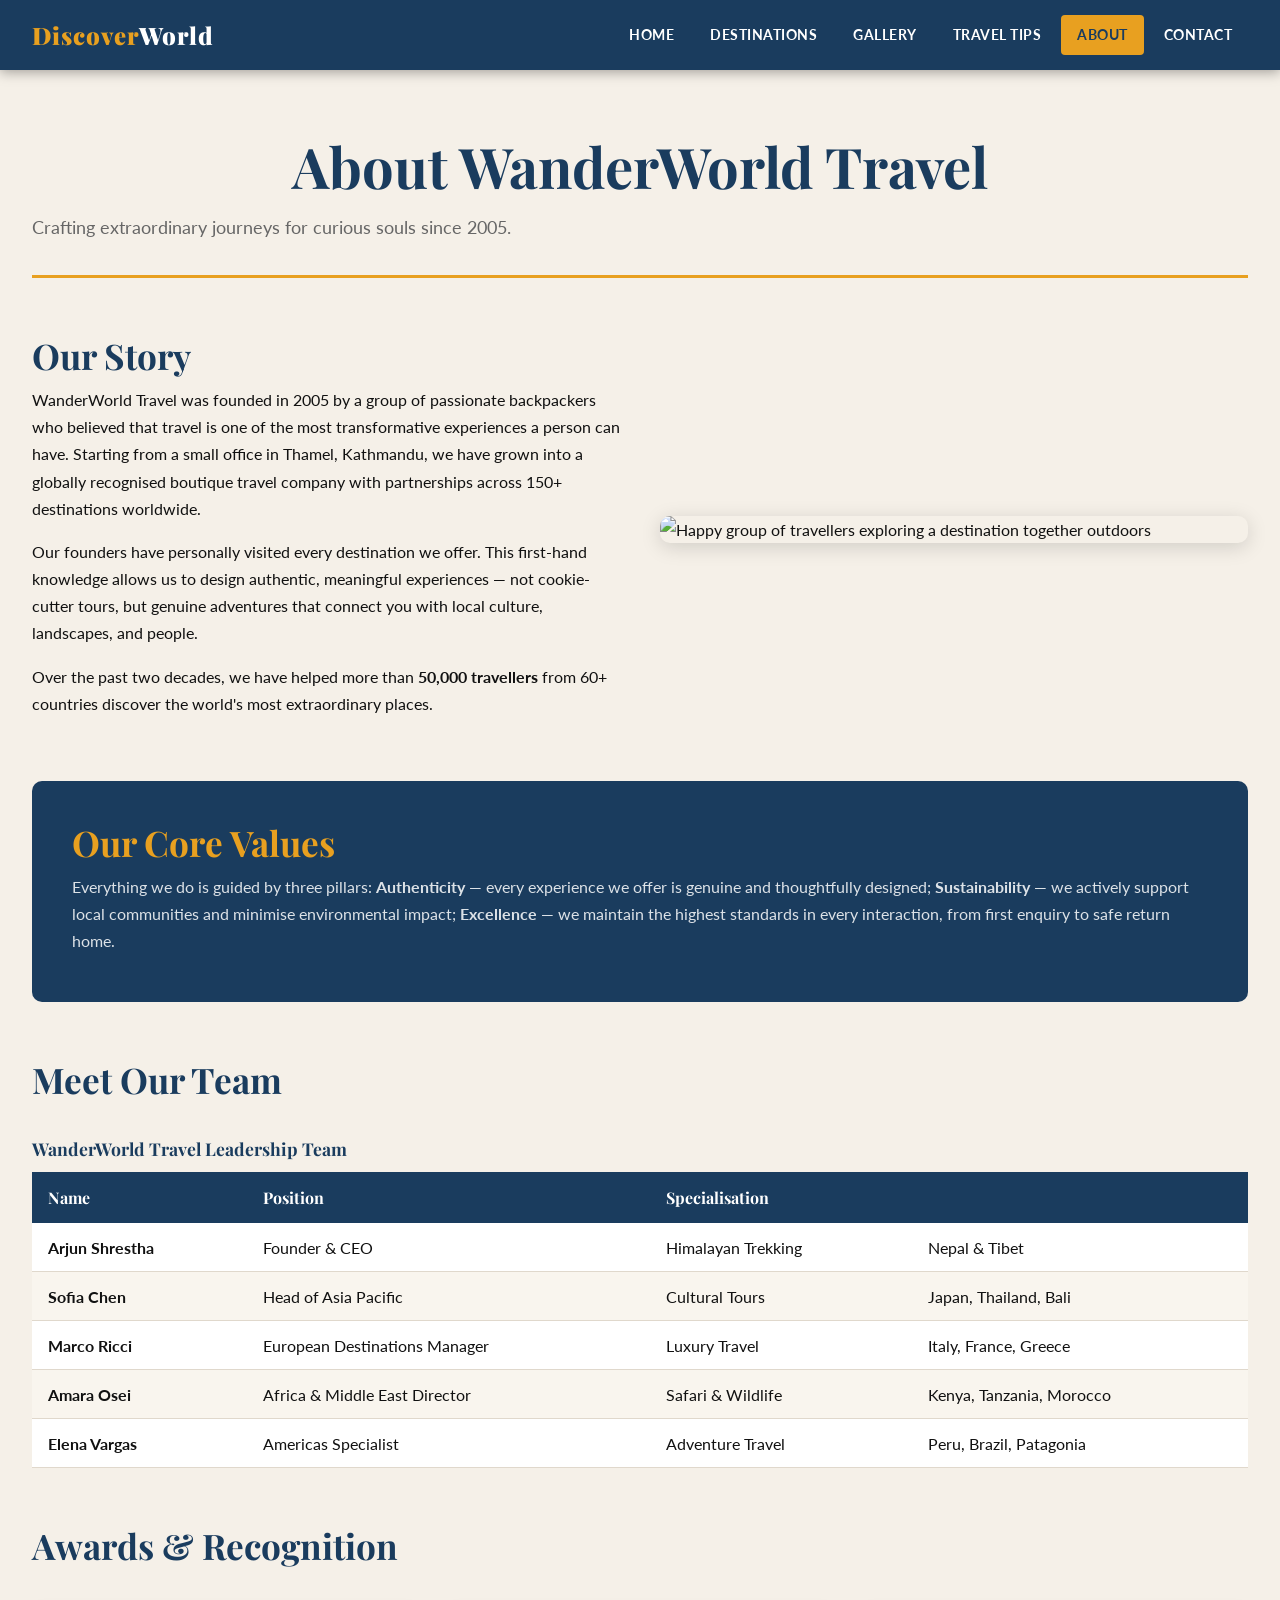
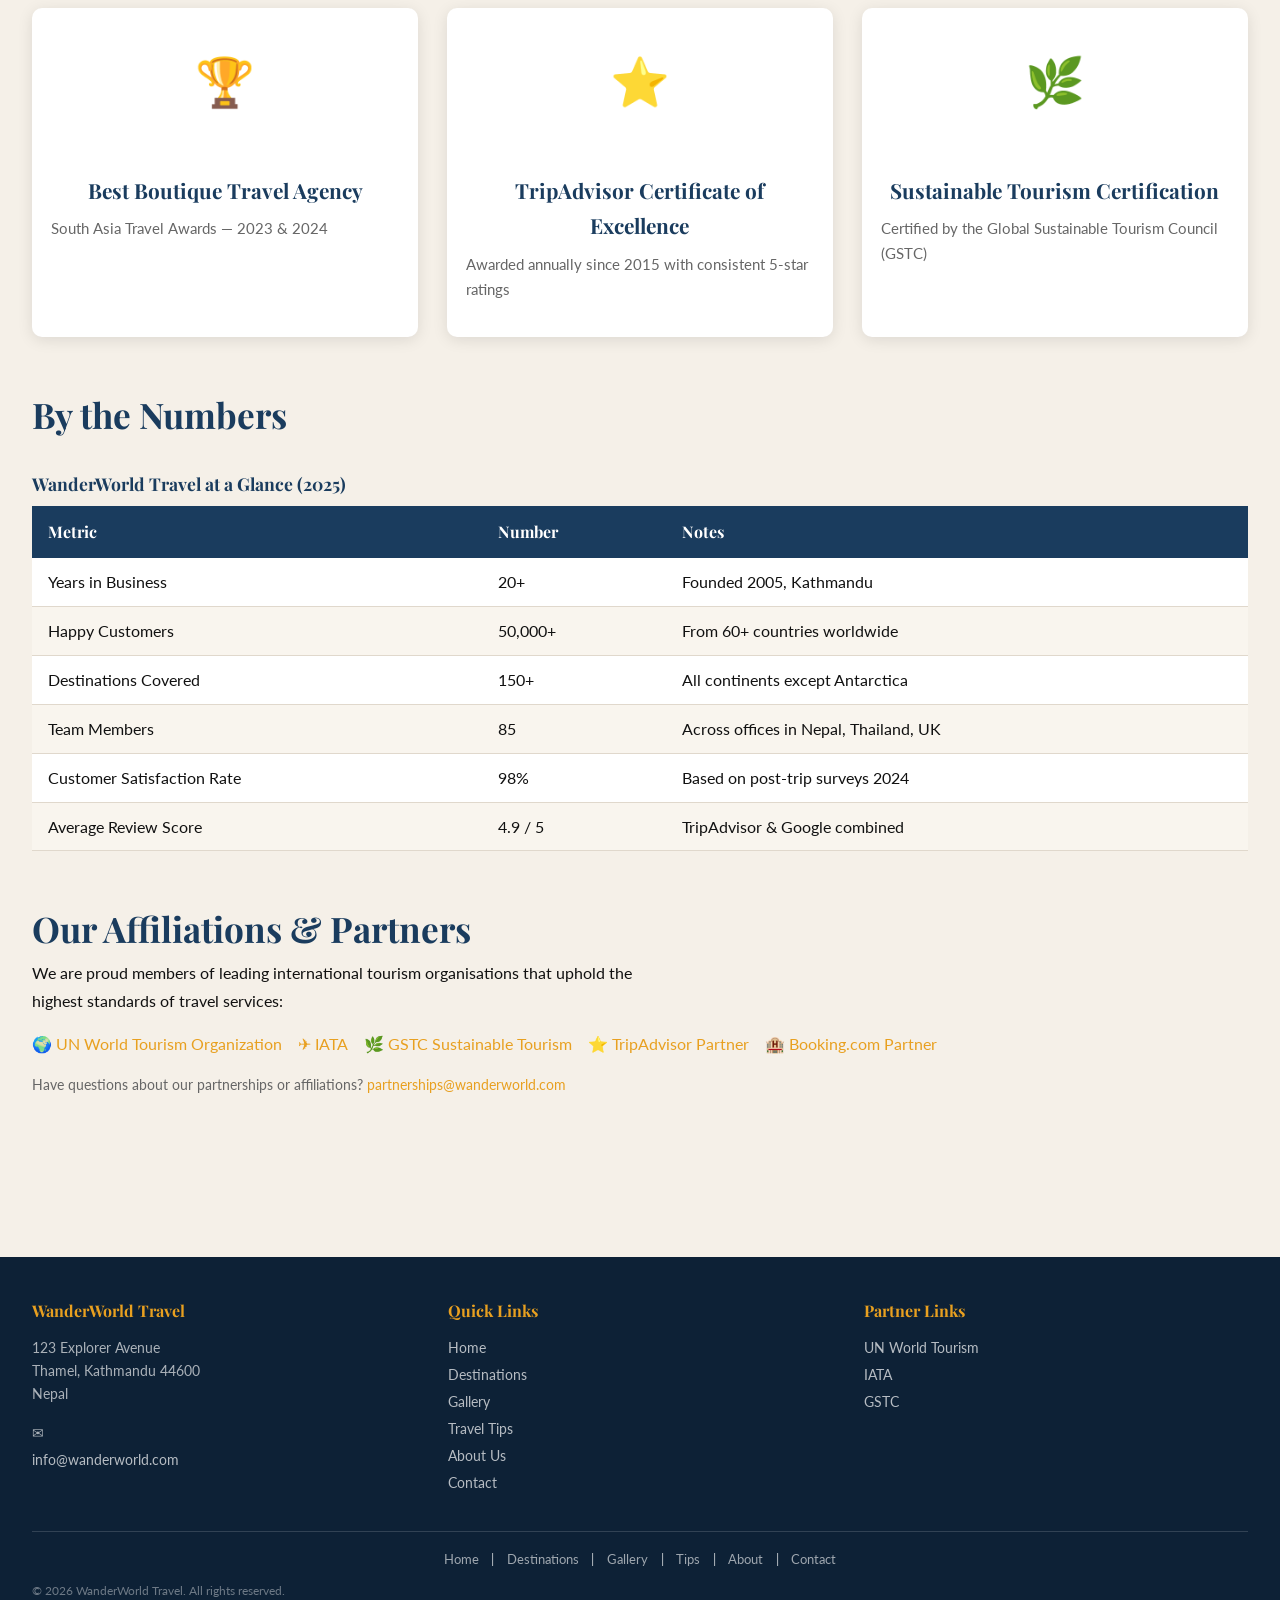
==== about.html @ da897b1d "about.html added" ====
<!DOCTYPE html>
<html lang="en">
<head>
  <meta charset="UTF-8" />
  <meta name="viewport" content="width=device-width, initial-scale=1.0" />
  <title>About Us | WanderWorld Travel</title>
  <link rel="stylesheet" href="style.css" />
</head>
<body>

  <nav class="main-nav" aria-label="Main Navigation">
    <div class="nav-inner">
      <a href="index.html" class="logo">Discover<span>World</span></a>
      <ul>
        <li><a href="index.html">Home</a></li>
        <li><a href="destinations.html">Destinations</a></li>
        <li><a href="gallery.html">Gallery</a></li>
        <li><a href="tips.html">Travel Tips</a></li>
        <li><a href="about.html" class="active">About</a></li>
        <li><a href="contact.html">Contact</a></li>
      </ul>
    </div>
  </nav>

  <main class="page-wrapper">

    <div class="page-title">
      <h1>About WanderWorld Travel</h1>
      <p class="subtitle">Crafting extraordinary journeys for curious souls since 2005.</p>
    </div>

    <!-- Mission -->
    <section class="section">
      <div class="two-col">
        <div>
          <h2>Our Story</h2>
          <p>WanderWorld Travel was founded in 2005 by a group of passionate backpackers who believed that travel is one of the most transformative experiences a person can have. Starting from a small office in Thamel, Kathmandu, we have grown into a globally recognised boutique travel company with partnerships across 150+ destinations worldwide.</p>
          <p>Our founders have personally visited every destination we offer. This first-hand knowledge allows us to design authentic, meaningful experiences — not cookie-cutter tours, but genuine adventures that connect you with local culture, landscapes, and people.</p>
          <p>Over the past two decades, we have helped more than <strong>50,000 travellers</strong> from 60+ countries discover the world's most extraordinary places.</p>
        </div>
        <img src="https://images.unsplash.com/photo-1503220317375-aaad61436b1b?w=600&q=75" alt="Happy group of travellers exploring a destination together outdoors" />
      </div>
    </section>

    <!-- Values -->
    <div class="highlight-box">
      <h2>Our Core Values</h2>
      <p>Everything we do is guided by three pillars: <strong>Authenticity</strong> — every experience we offer is genuine and thoughtfully designed; <strong>Sustainability</strong> — we actively support local communities and minimise environmental impact; <strong>Excellence</strong> — we maintain the highest standards in every interaction, from first enquiry to safe return home.</p>
    </div>

    <!-- Team Table -->
    <section class="section">
      <h2>Meet Our Team</h2>
      <table>
        <caption>WanderWorld Travel Leadership Team</caption>
        <thead>
          <tr>
            <th>Name</th>
            <th>Position</th>
            <th colspan="2">Specialisation</th>
          </tr>
        </thead>
        <tbody>
          <tr>
            <td><strong>Arjun Shrestha</strong></td>
            <td>Founder &amp; CEO</td>
            <td>Himalayan Trekking</td>
            <td>Nepal &amp; Tibet</td>
          </tr>
          <tr>
            <td><strong>Sofia Chen</strong></td>
            <td>Head of Asia Pacific</td>
            <td>Cultural Tours</td>
            <td>Japan, Thailand, Bali</td>
          </tr>
          <tr>
            <td><strong>Marco Ricci</strong></td>
            <td>European Destinations Manager</td>
            <td>Luxury Travel</td>
            <td>Italy, France, Greece</td>
          </tr>
          <tr>
            <td><strong>Amara Osei</strong></td>
            <td>Africa &amp; Middle East Director</td>
            <td>Safari &amp; Wildlife</td>
            <td>Kenya, Tanzania, Morocco</td>
          </tr>
          <tr>
            <td><strong>Elena Vargas</strong></td>
            <td>Americas Specialist</td>
            <td>Adventure Travel</td>
            <td>Peru, Brazil, Patagonia</td>
          </tr>
        </tbody>
      </table>
    </section>

    <!-- Achievements -->
    <section class="section">
      <h2>Awards &amp; Recognition</h2>
      <div class="cards-grid">
        <div class="card" style="text-align:center;">
          <div style="padding:2rem; font-size:3rem;">🏆</div>
          <div class="card-body">
            <h3>Best Boutique Travel Agency</h3>
            <p>South Asia Travel Awards — 2023 &amp; 2024</p>
          </div>
        </div>
        <div class="card" style="text-align:center;">
          <div style="padding:2rem; font-size:3rem;">⭐</div>
          <div class="card-body">
            <h3>TripAdvisor Certificate of Excellence</h3>
            <p>Awarded annually since 2015 with consistent 5-star ratings</p>
          </div>
        </div>
        <div class="card" style="text-align:center;">
          <div style="padding:2rem; font-size:3rem;">🌿</div>
          <div class="card-body">
            <h3>Sustainable Tourism Certification</h3>
            <p>Certified by the Global Sustainable Tourism Council (GSTC)</p>
          </div>
        </div>
      </div>
    </section>

    <!-- Stats -->
    <section class="section">
      <h2>By the Numbers</h2>
      <table>
        <caption>WanderWorld Travel at a Glance (2025)</caption>
        <thead>
          <tr>
            <th>Metric</th>
            <th>Number</th>
            <th>Notes</th>
          </tr>
        </thead>
        <tbody>
          <tr>
            <td>Years in Business</td>
            <td>20+</td>
            <td>Founded 2005, Kathmandu</td>
          </tr>
          <tr>
            <td>Happy Customers</td>
            <td>50,000+</td>
            <td>From 60+ countries worldwide</td>
          </tr>
          <tr>
            <td>Destinations Covered</td>
            <td>150+</td>
            <td>All continents except Antarctica</td>
          </tr>
          <tr>
            <td>Team Members</td>
            <td>85</td>
            <td>Across offices in Nepal, Thailand, UK</td>
          </tr>
          <tr>
            <td>Customer Satisfaction Rate</td>
            <td>98%</td>
            <td>Based on post-trip surveys 2024</td>
          </tr>
          <tr>
            <td>Average Review Score</td>
            <td>4.9 / 5</td>
            <td>TripAdvisor &amp; Google combined</td>
          </tr>
        </tbody>
      </table>
    </section>

    <!-- Affiliations with external links -->
    <section class="section">
      <h2>Our Affiliations &amp; Partners</h2>
      <p>We are proud members of leading international tourism organisations that uphold the highest standards of travel services:</p>
      <ul style="list-style:none; display:flex; flex-wrap:wrap; gap:1rem; margin-top:1rem;">
        <li><a href="https://www.unwto.org" target="_blank" rel="noopener">🌍 UN World Tourism Organization</a></li>
        <li><a href="https://www.iata.org" target="_blank" rel="noopener">✈ IATA</a></li>
        <li><a href="https://www.gstcouncil.org" target="_blank" rel="noopener">🌿 GSTC Sustainable Tourism</a></li>
        <li><a href="https://www.tripadvisor.com" target="_blank" rel="noopener">⭐ TripAdvisor Partner</a></li>
        <li><a href="https://www.booking.com" target="_blank" rel="noopener">🏨 Booking.com Partner</a></li>
      </ul>
      <p style="margin-top:1rem; font-size:.88rem; color:var(--gray);">
        Have questions about our partnerships or affiliations? 
        <a href="mailto:partnerships@wanderworld.com">partnerships@wanderworld.com</a>
      </p>
    </section>

  </main>

  <footer>
    <div class="footer-inner">
      <div class="footer-col">
        <h4>WanderWorld Travel</h4>
        <p>123 Explorer Avenue<br />Thamel, Kathmandu 44600<br />Nepal</p>
        <p style="margin-top:.5rem;">✉ <a href="mailto:info@wanderworld.com">info@wanderworld.com</a></p>
      </div>
      <div class="footer-col">
        <h4>Quick Links</h4>
        <a href="index.html">Home</a>
        <a href="destinations.html">Destinations</a>
        <a href="gallery.html">Gallery</a>
        <a href="tips.html">Travel Tips</a>
        <a href="about.html">About Us</a>
        <a href="contact.html">Contact</a>
      </div>
      <div class="footer-col">
        <h4>Partner Links</h4>
        <a href="https://www.unwto.org" target="_blank" rel="noopener">UN World Tourism</a>
        <a href="https://www.iata.org" target="_blank" rel="noopener">IATA</a>
        <a href="https://www.gstcouncil.org" target="_blank" rel="noopener">GSTC</a>
      </div>
    </div>
    <div class="footer-secondary-nav">
      <a href="index.html">Home</a> |
      <a href="destinations.html">Destinations</a> |
      <a href="gallery.html">Gallery</a> |
      <a href="tips.html">Tips</a> |
      <a href="about.html">About</a> |
      <a href="contact.html">Contact</a>
      <p class="footer-copy">&copy; 2026 WanderWorld Travel. All rights reserved.</p>
    </div>
  </footer>

</body>
</html>
---- style.css ----
/* =============================================
   WanderWorld Travel - Main Stylesheet
   ============================================= */

@import url('https://fonts.googleapis.com/css2?family=Playfair+Display:wght@400;700;900&family=Lato:wght@300;400;700&display=swap');

/* ---- CSS Variables ---- */
:root {
  --primary:    #1a3c5e;
  --accent:     #e8a020;
  --accent2:    #c0392b;
  --light:      #f5f0e8;
  --white:      #ffffff;
  --dark:       #111;
  --gray:       #666;
  --max-width:  1320px;
  --nav-height: 70px;
  --footer-bg:  #0d2136;
  --link-color: #e8a020;
  --link-hover: #c0392b;
  --link-visited: #a569bd;
  --font-head:  'Playfair Display', Georgia, serif;
  --font-body:  'Lato', Arial, sans-serif;
}

/* ---- Reset & Base ---- */
*, *::before, *::after { box-sizing: border-box; margin: 0; padding: 0; }

html { scroll-behavior: smooth; }

body {
  font-family: var(--font-body);
  font-size: 16px;
  line-height: 1.7;
  color: var(--dark);
  background: var(--light);
  max-width: var(--max-width);
  margin: 0 auto;
  overflow-x: hidden;
}

/* ---- Typography ---- */
h1, h2, h3, h4 { font-family: var(--font-head); }
h1 { font-size: clamp(2rem, 5vw, 3.5rem); }
h2 { font-size: clamp(1.5rem, 3vw, 2.2rem); color: var(--primary); }
h3 { font-size: 1.3rem; color: var(--primary); }
p  { max-width: 70ch; margin-bottom: 1rem; text-align: left; }

/* ---- Links ---- */
a             { color: var(--link-color); text-decoration: none; transition: color .2s; }
a:hover       { color: var(--link-hover); text-decoration: underline; }
a:visited     { color: var(--link-visited); }

/* ==================
   NAVIGATION BAR
   ================== */
nav.main-nav {
  background: var(--primary);
  position: sticky;
  top: 0;
  z-index: 1000;
  box-shadow: 0 2px 12px rgba(0,0,0,.35);
  height: var(--nav-height);
}

nav.main-nav .nav-inner {
  max-width: var(--max-width);
  margin: 0 auto;
  display: flex;
  align-items: center;
  justify-content: space-between;
  height: 100%;
  padding: 0 2rem;
}

nav.main-nav .logo {
  font-family: var(--font-head);
  font-size: 1.5rem;
  font-weight: 900;
  color: var(--accent) !important;
  letter-spacing: 1px;
}
nav.main-nav .logo span { color: var(--white); }

nav.main-nav ul {
  list-style: none;
  display: flex;
  gap: 0.25rem;
}

nav.main-nav ul li a {
  display: block;
  padding: .5rem 1rem;
  color: var(--white) !important;
  font-size: .9rem;
  font-weight: 700;
  letter-spacing: .5px;
  text-transform: uppercase;
  border-radius: 4px;
  transition: background .2s, color .2s;
}
nav.main-nav ul li a:hover,
nav.main-nav ul li a.active {
  background: var(--accent);
  color: var(--primary) !important;
  text-decoration: none;
}
nav.main-nav ul li a:visited { color: var(--white) !important; }

/* ==================
   HERO / SLIDER
   ================== */
.hero-slider {
  position: relative;
  width: 100%;
  overflow: hidden;
  height: 560px;
  background: #000;
}

.slide {
  position: absolute;
  inset: 0;
  opacity: 0;
  transition: opacity 1s ease;
  background-size: cover;
  background-position: center;
}
.slide.active { opacity: 1; }

.slide-overlay {
  position: absolute;
  inset: 0;
  background: linear-gradient(to bottom, rgba(0,0,0,.2) 30%, rgba(0,0,0,.7));
  display: flex;
  flex-direction: column;
  align-items: center;
  justify-content: center;
  text-align: center;
  color: var(--white);
  padding: 2rem;
}

.slide-overlay h1 { color: var(--white); text-shadow: 0 2px 8px rgba(0,0,0,.6); }
.slide-overlay p  { color: rgba(255,255,255,.9); font-size: 1.15rem; max-width: 600px; }

.slider-btn {
  display: inline-block;
  margin-top: 1.2rem;
  padding: .7rem 2rem;
  background: var(--accent);
  color: var(--primary) !important;
  font-weight: 700;
  border-radius: 30px;
  transition: background .2s, transform .2s;
}
.slider-btn:hover { background: var(--white); transform: translateY(-2px); text-decoration: none; }

.slider-dots {
  position: absolute;
  bottom: 18px;
  left: 50%;
  transform: translateX(-50%);
  display: flex;
  gap: 8px;
  z-index: 10;
}
.dot {
  width: 12px; height: 12px;
  border-radius: 50%;
  background: rgba(255,255,255,.5);
  cursor: pointer;
  transition: background .3s;
}
.dot.active { background: var(--accent); }

.slider-arrow {
  position: absolute;
  top: 50%;
  transform: translateY(-50%);
  background: rgba(0,0,0,.4);
  color: #fff;
  border: none;
  font-size: 1.6rem;
  padding: .4rem 1rem;
  cursor: pointer;
  z-index: 10;
  border-radius: 4px;
  transition: background .2s;
}
.slider-arrow:hover { background: var(--accent); color: var(--primary); }
.slider-arrow.prev { left: 15px; }
.slider-arrow.next { right: 15px; }

/* ==================
   PAGE WRAPPER
   ================== */
.page-wrapper { padding: 3rem 2rem; max-width: var(--max-width); margin: 0 auto; }
.page-title {
  text-align: center;
  margin-bottom: 2.5rem;
  padding-bottom: 1rem;
  border-bottom: 3px solid var(--accent);
}
.page-title h1 { color: var(--primary); }
.page-title .subtitle { color: var(--gray); font-size: 1.1rem; }

/* ==================
   CARDS
   ================== */
.cards-grid {
  display: grid;
  grid-template-columns: repeat(auto-fit, minmax(280px, 1fr));
  gap: 1.8rem;
  margin: 2rem 0;
}

.card {
  background: var(--white);
  border-radius: 10px;
  overflow: hidden;
  box-shadow: 0 3px 15px rgba(0,0,0,.1);
  transition: transform .25s, box-shadow .25s;
}
.card:hover { transform: translateY(-6px); box-shadow: 0 10px 30px rgba(0,0,0,.15); }
.card img { width: 100%; height: 200px; object-fit: cover; display: block; }
.card-body { padding: 1.2rem; }
.card-body h3 { margin-bottom: .5rem; }
.card-body p { font-size: .92rem; color: var(--gray); }
.btn {
  display: inline-block;
  margin-top: .8rem;
  padding: .5rem 1.3rem;
  background: var(--primary);
  color: var(--white) !important;
  border-radius: 20px;
  font-size: .85rem;
  font-weight: 700;
  transition: background .2s;
}
.btn:hover { background: var(--accent); color: var(--primary) !important; text-decoration: none; }

/* ==================
   SECTION STYLES
   ================== */
.section { margin: 3rem 0; }
.section-head { margin-bottom: 1.5rem; }
.highlight-box {
  background: var(--primary);
  color: var(--white);
  padding: 2rem 2.5rem;
  border-radius: 10px;
  margin: 2rem 0;
}
.highlight-box h2, .highlight-box h3 { color: var(--accent); }
.highlight-box p { color: rgba(255,255,255,.85); max-width: 100%; }

/* ==================
   TABLE STYLES
   ================== */
table { border-collapse: collapse; width: 100%; margin: 1.5rem 0; background: var(--white); }
th {
  background: var(--primary);
  color: var(--white);
  padding: .75rem 1rem;
  text-align: left;
  font-family: var(--font-head);
}
td { padding: .65rem 1rem; border-bottom: 1px solid #e0d8cc; }
tr:nth-child(even) td { background: #f9f5ee; }
tr:hover td { background: #fef4e0; }
caption {
  font-family: var(--font-head);
  font-size: 1.1rem;
  color: var(--primary);
  margin-bottom: .5rem;
  font-weight: 700;
  text-align: left;
}

/* ==================
   GALLERY
   ================== */
.gallery-grid {
  display: grid;
  grid-template-columns: repeat(auto-fill, minmax(220px, 1fr));
  gap: 1.2rem;
  margin: 2rem 0;
}
.gallery-item { position: relative; overflow: hidden; border-radius: 8px; cursor: pointer; box-shadow: 0 2px 8px rgba(0,0,0,.15); }
.gallery-item img { width: 100%; height: 180px; object-fit: cover; display: block; transition: transform .35s; }
.gallery-item:hover img { transform: scale(1.1); }
.gallery-caption {
  position: absolute; bottom: 0; left: 0; right: 0;
  background: linear-gradient(transparent, rgba(0,0,0,.7));
  color: #fff; padding: .6rem .8rem;
  font-size: .8rem; transform: translateY(100%); transition: transform .3s;
}
.gallery-item:hover .gallery-caption { transform: translateY(0); }

/* Lightbox */
.lightbox {
  display: none; position: fixed; inset: 0;
  background: rgba(0,0,0,.92); z-index: 9999;
  align-items: center; justify-content: center;
}
.lightbox.open { display: flex; }
.lightbox img { max-width: 90vw; max-height: 85vh; border-radius: 8px; box-shadow: 0 0 50px rgba(0,0,0,.8); }
.lightbox-close {
  position: absolute; top: 20px; right: 30px;
  color: #fff; font-size: 2.5rem; cursor: pointer; line-height: 1;
}
.lightbox-caption {
  position: absolute; bottom: 30px; left: 50%; transform: translateX(-50%);
  color: #fff; font-size: 1rem; text-align: center;
}

/* ==================
   CONTACT FORM
   ================== */
.contact-layout {
  display: grid;
  grid-template-columns: 1fr 1fr;
  gap: 3rem;
  align-items: start;
}
@media (max-width: 700px) { .contact-layout { grid-template-columns: 1fr; } }

.contact-form {
  background: var(--white);
  padding: 2rem;
  border-radius: 10px;
  box-shadow: 0 3px 15px rgba(0,0,0,.1);
}
.contact-form h2 { margin-bottom: 1.5rem; }

.form-group { margin-bottom: 1.2rem; }
.form-group label {
  display: block;
  font-weight: 700;
  margin-bottom: .35rem;
  color: var(--primary);
  font-size: .9rem;
}
.form-group input,
.form-group select,
.form-group textarea {
  width: 100%;
  padding: .7rem 1rem;
  border: 2px solid #ddd;
  border-radius: 6px;
  font-family: var(--font-body);
  font-size: .95rem;
  transition: border-color .2s;
  background: #fafafa;
}
.form-group input:focus,
.form-group select:focus,
.form-group textarea:focus {
  outline: none;
  border-color: var(--accent);
  background: var(--white);
}
.form-group textarea { resize: vertical; min-height: 120px; }
.error-msg { color: var(--accent2); font-size: .8rem; margin-top: .25rem; display: none; }
.error-msg.show { display: block; }
.form-submit {
  width: 100%;
  padding: .85rem;
  background: var(--primary);
  color: var(--white);
  font-family: var(--font-head);
  font-size: 1.1rem;
  font-weight: 700;
  border: none;
  border-radius: 30px;
  cursor: pointer;
  transition: background .2s, transform .2s;
}
.form-submit:hover { background: var(--accent); color: var(--primary); transform: translateY(-2px); }
.success-msg {
  display: none;
  padding: 1rem 1.5rem;
  background: #d4edda;
  color: #155724;
  border-radius: 6px;
  margin-top: 1rem;
  font-weight: 700;
}
.success-msg.show { display: block; }

/* ==================
   SITEMAP
   ================== */
.sitemap-tree { list-style: none; margin: 1.5rem 0; }
.sitemap-tree li { margin: .5rem 0; padding-left: 1.5rem; border-left: 3px solid var(--accent); }
.sitemap-tree li a { font-weight: 700; }
.sitemap-sub { list-style: none; margin-top: .4rem; padding-left: 1.5rem; border-left: 2px dashed #ccc; }
.sitemap-sub li { border: none; padding-left: .5rem; font-size: .9rem; }

/* ==================
   SECONDARY TEXT NAV (footer)
   ================== */
footer {
  background: var(--footer-bg);
  color: rgba(255,255,255,.75);
  padding: 2.5rem 2rem 1.2rem;
  margin-top: 4rem;
}
.footer-inner {
  max-width: var(--max-width);
  margin: 0 auto;
  display: grid;
  grid-template-columns: repeat(auto-fit, minmax(200px, 1fr));
  gap: 2rem;
  margin-bottom: 2rem;
}
.footer-col h4 { color: var(--accent); font-family: var(--font-head); margin-bottom: .8rem; font-size: 1rem; }
.footer-col p { font-size: .85rem; max-width: 100%; color: rgba(255,255,255,.65); }
.footer-col a { color: rgba(255,255,255,.7) !important; font-size: .85rem; display: block; margin: .25rem 0; }
.footer-col a:hover { color: var(--accent) !important; }
.footer-col a:visited { color: var(--link-visited) !important; }

.footer-secondary-nav {
  border-top: 1px solid rgba(255,255,255,.15);
  padding-top: 1rem;
  text-align: center;
  font-size: .82rem;
}
.footer-secondary-nav a {
  color: rgba(255,255,255,.6) !important;
  margin: 0 .6rem;
}
.footer-secondary-nav a:hover { color: var(--accent) !important; }
.footer-copy { margin-top: .6rem; font-size: .78rem; color: rgba(255,255,255,.4); }

/* ==================
   ABOUT / DESTINATIONS extras
   ================== */
.two-col {
  display: grid;
  grid-template-columns: 1fr 1fr;
  gap: 2.5rem;
  align-items: center;
  margin: 2rem 0;
}
@media (max-width: 650px) { .two-col { grid-template-columns: 1fr; } }
.two-col img { width: 100%; border-radius: 10px; box-shadow: 0 4px 20px rgba(0,0,0,.15); }

.tag {
  display: inline-block;
  background: var(--accent);
  color: var(--primary);
  font-size: .72rem;
  font-weight: 700;
  padding: .2rem .7rem;
  border-radius: 20px;
  text-transform: uppercase;
  letter-spacing: .5px;
  margin-bottom: .5rem;
}

/* breadcrumb local nav */
.local-nav {
  background: var(--white);
  padding: .6rem 1.2rem;
  border-radius: 6px;
  margin-bottom: 1.5rem;
  box-shadow: 0 1px 4px rgba(0,0,0,.08);
  font-size: .88rem;
}
.local-nav a { color: var(--primary) !important; font-weight: 700; }
.local-nav span { color: var(--gray); margin: 0 .4rem; }

/* Tips page */
.tips-section { margin: 2rem 0; }
.tip-item {
  background: var(--white);
  border-left: 5px solid var(--accent);
  padding: 1rem 1.5rem;
  margin-bottom: 1rem;
  border-radius: 0 8px 8px 0;
  box-shadow: 0 1px 5px rgba(0,0,0,.07);
}
.tip-item h4 { color: var(--primary); margin-bottom: .3rem; }
.tip-item p { margin: 0; font-size: .93rem; }

/* FAQ */
details {
  background: var(--white);
  border-radius: 6px;
  margin-bottom: .8rem;
  box-shadow: 0 1px 5px rgba(0,0,0,.07);
  overflow: hidden;
}
summary {
  padding: 1rem 1.3rem;
  font-weight: 700;
  color: var(--primary);
  cursor: pointer;
  list-style: none;
  display: flex;
  justify-content: space-between;
  align-items: center;
}
summary::-webkit-details-marker { display: none; }
summary::after { content: '+'; font-size: 1.3rem; color: var(--accent); }
details[open] summary::after { content: '−'; }
details p { padding: .5rem 1.3rem 1.2rem; margin: 0; color: var(--gray); font-size: .93rem; }

/* ==================
   RESPONSIVE
   ================== */
@media (max-width: 768px) {
  nav.main-nav .nav-inner { flex-direction: column; height: auto; padding: 1rem; gap: .5rem; }
  nav.main-nav { height: auto; }
  nav.main-nav ul { flex-wrap: wrap; justify-content: center; }
  .hero-slider { height: 380px; }
  .cards-grid { grid-template-columns: 1fr; }
  .two-col { grid-template-columns: 1fr; }
  .contact-layout { grid-template-columns: 1fr; }
}
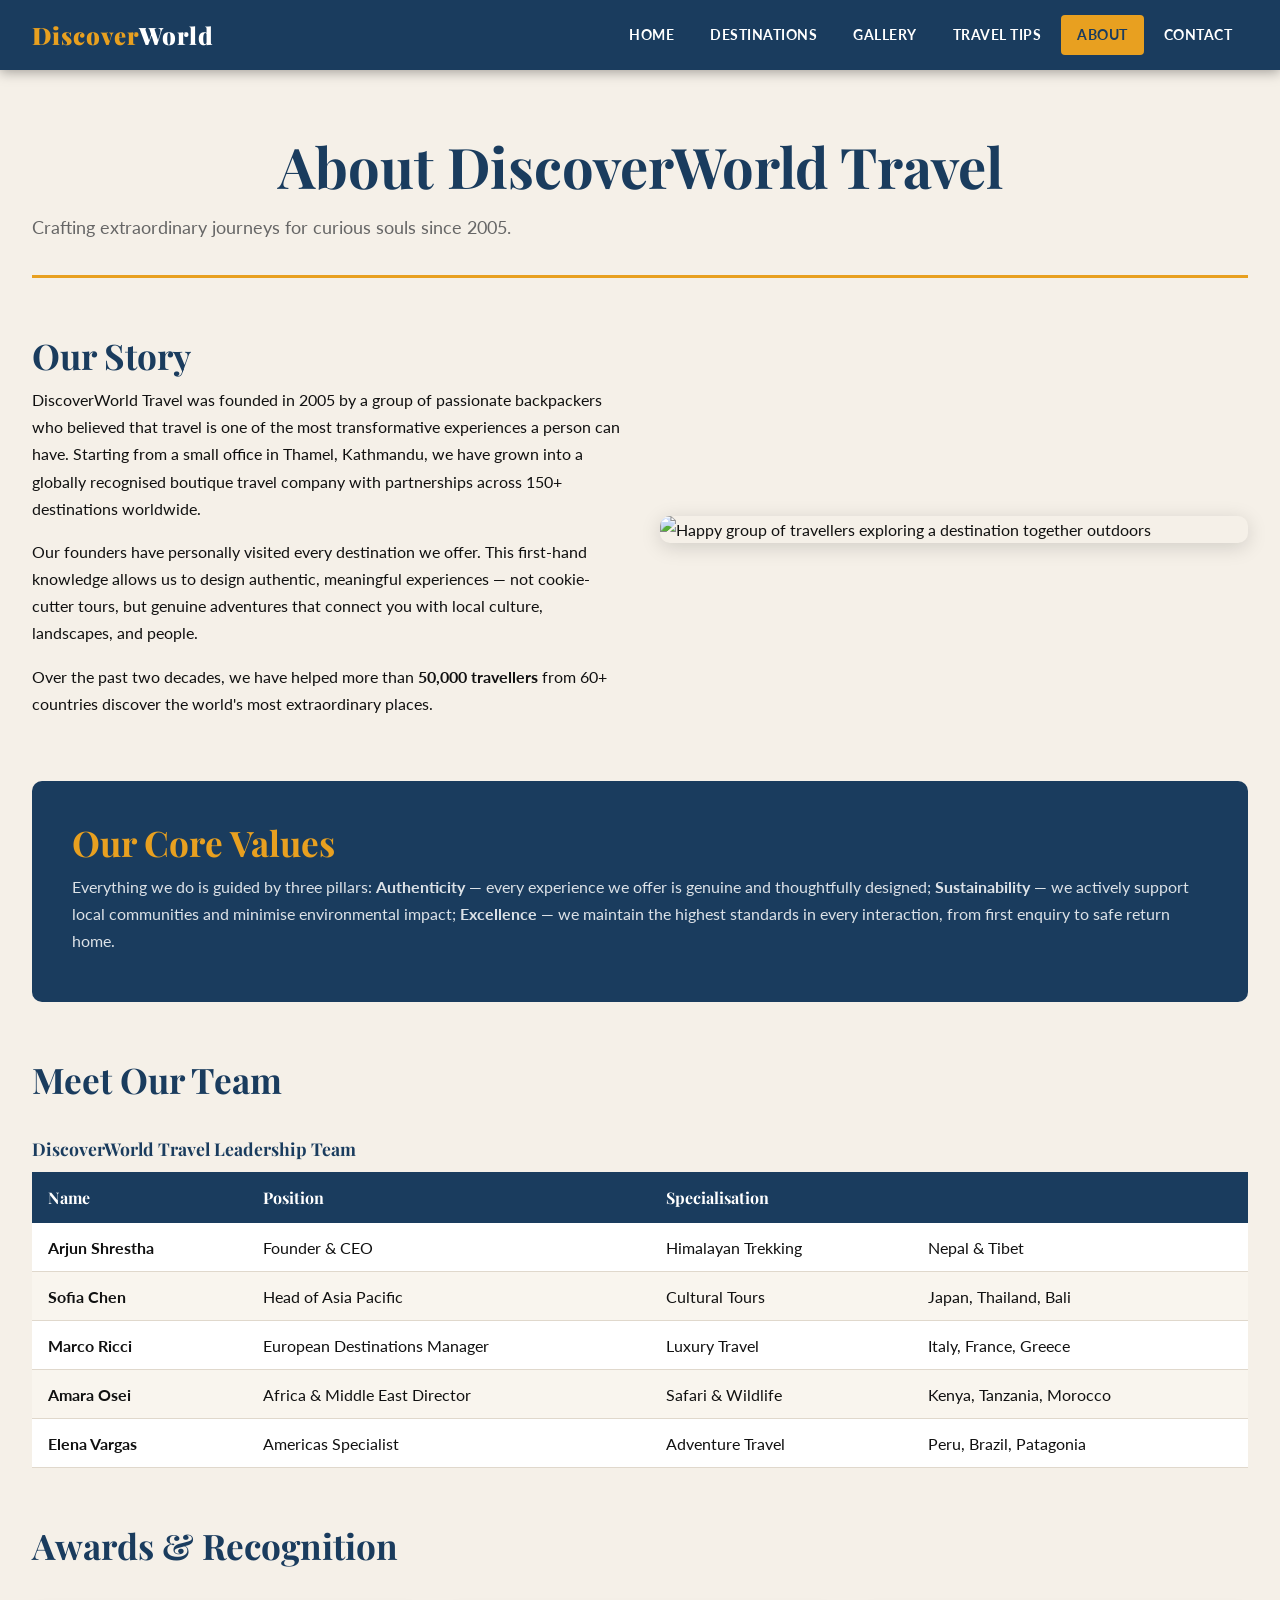
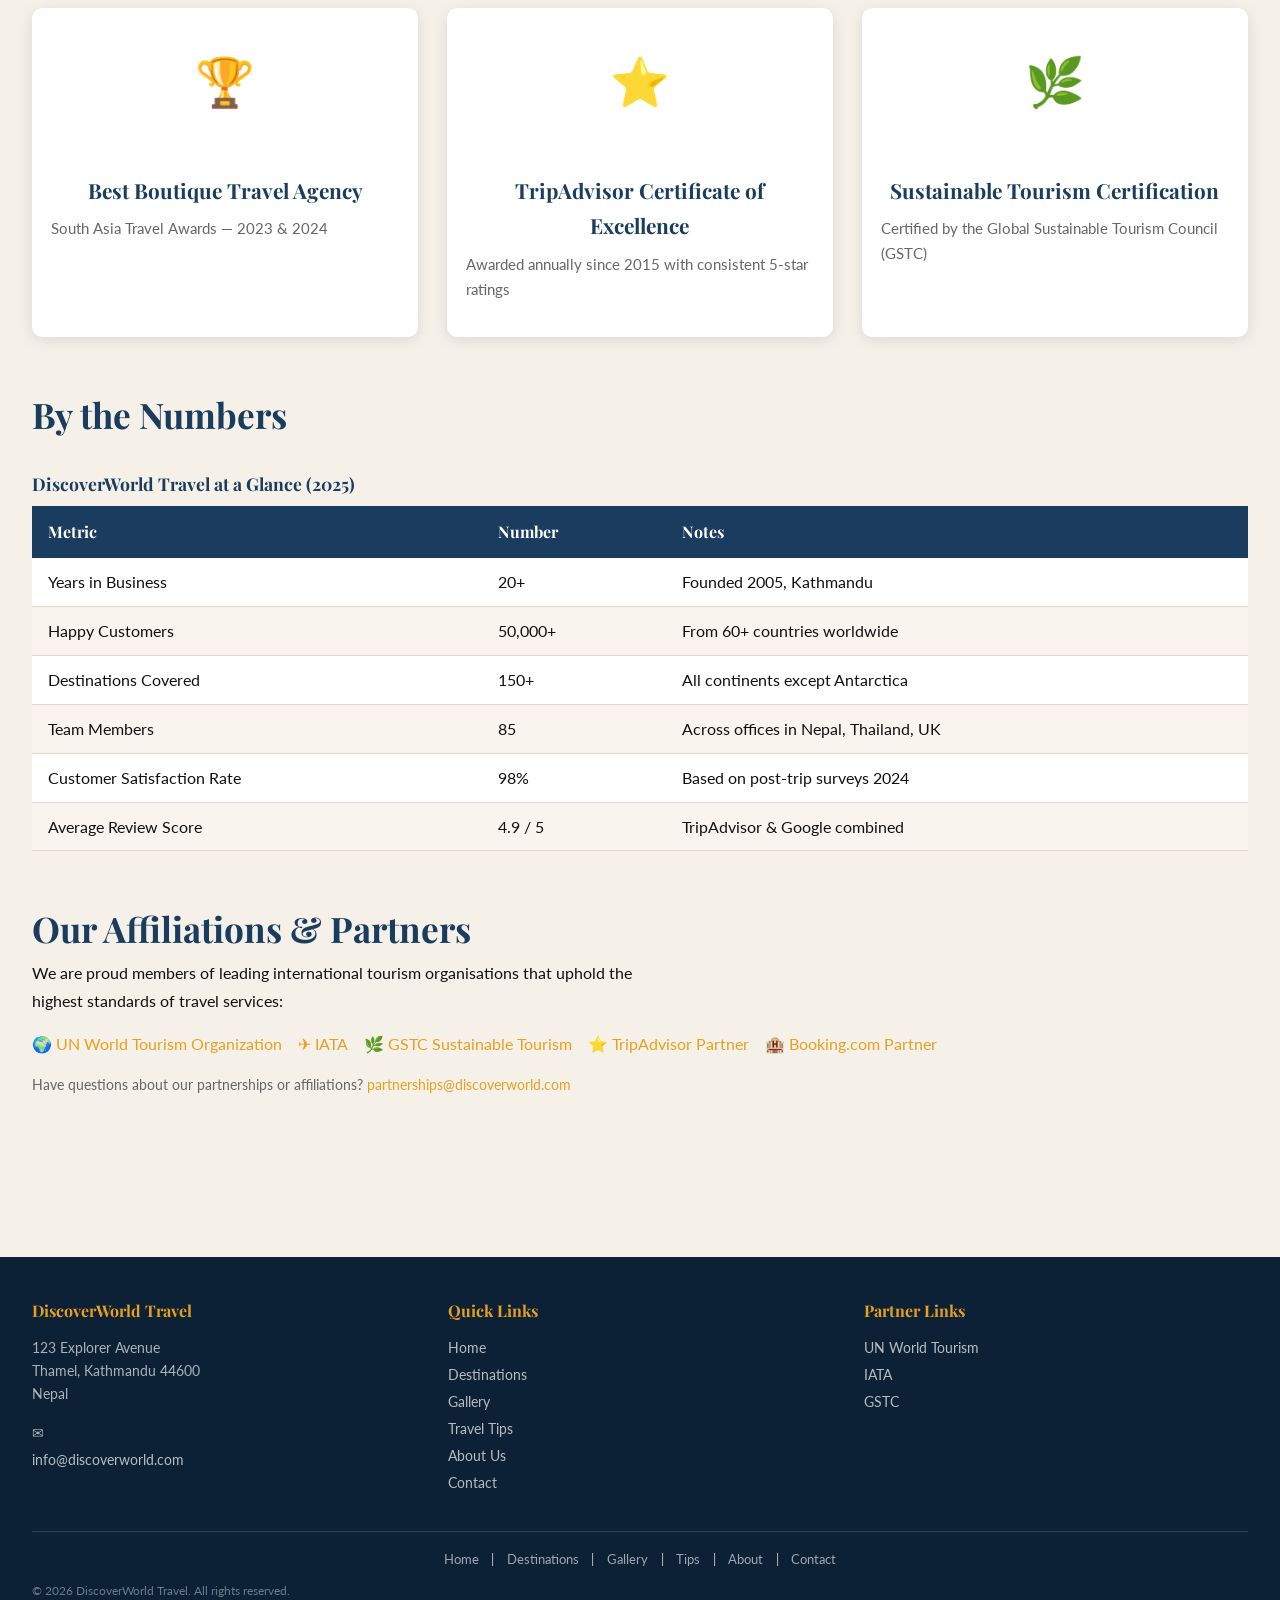
==== commit f9684c13: "wireframes added" ====
--- a/about.html
+++ b/about.html
@@ -3,7 +3,7 @@
 <head>
   <meta charset="UTF-8" />
   <meta name="viewport" content="width=device-width, initial-scale=1.0" />
-  <title>About Us | WanderWorld Travel</title>
+  <title>About Us | DiscoverWorld Travel</title>
   <link rel="stylesheet" href="style.css" />
 </head>
 <body>
@@ -25,7 +25,7 @@
   <main class="page-wrapper">
 
     <div class="page-title">
-      <h1>About WanderWorld Travel</h1>
+      <h1>About DiscoverWorld Travel</h1>
       <p class="subtitle">Crafting extraordinary journeys for curious souls since 2005.</p>
     </div>
 
@@ -34,7 +34,7 @@
       <div class="two-col">
         <div>
           <h2>Our Story</h2>
-          <p>WanderWorld Travel was founded in 2005 by a group of passionate backpackers who believed that travel is one of the most transformative experiences a person can have. Starting from a small office in Thamel, Kathmandu, we have grown into a globally recognised boutique travel company with partnerships across 150+ destinations worldwide.</p>
+          <p>DiscoverWorld Travel was founded in 2005 by a group of passionate backpackers who believed that travel is one of the most transformative experiences a person can have. Starting from a small office in Thamel, Kathmandu, we have grown into a globally recognised boutique travel company with partnerships across 150+ destinations worldwide.</p>
           <p>Our founders have personally visited every destination we offer. This first-hand knowledge allows us to design authentic, meaningful experiences — not cookie-cutter tours, but genuine adventures that connect you with local culture, landscapes, and people.</p>
           <p>Over the past two decades, we have helped more than <strong>50,000 travellers</strong> from 60+ countries discover the world's most extraordinary places.</p>
         </div>
@@ -52,7 +52,7 @@
     <section class="section">
       <h2>Meet Our Team</h2>
       <table>
-        <caption>WanderWorld Travel Leadership Team</caption>
+        <caption>DiscoverWorld Travel Leadership Team</caption>
         <thead>
           <tr>
             <th>Name</th>
@@ -127,7 +127,7 @@
     <section class="section">
       <h2>By the Numbers</h2>
       <table>
-        <caption>WanderWorld Travel at a Glance (2025)</caption>
+        <caption>DiscoverWorld Travel at a Glance (2025)</caption>
         <thead>
           <tr>
             <th>Metric</th>
@@ -183,7 +183,7 @@
       </ul>
       <p style="margin-top:1rem; font-size:.88rem; color:var(--gray);">
         Have questions about our partnerships or affiliations? 
-        <a href="mailto:partnerships@wanderworld.com">partnerships@wanderworld.com</a>
+        <a href="mailto:partnerships@discoverworld.com">partnerships@discoverworld.com</a>
       </p>
     </section>
 
@@ -192,9 +192,9 @@
   <footer>
     <div class="footer-inner">
       <div class="footer-col">
-        <h4>WanderWorld Travel</h4>
+        <h4>DiscoverWorld Travel</h4>
         <p>123 Explorer Avenue<br />Thamel, Kathmandu 44600<br />Nepal</p>
-        <p style="margin-top:.5rem;">✉ <a href="mailto:info@wanderworld.com">info@wanderworld.com</a></p>
+        <p style="margin-top:.5rem;">✉ <a href="mailto:info@discoverworld.com">info@discoverworld.com</a></p>
       </div>
       <div class="footer-col">
         <h4>Quick Links</h4>
@@ -219,7 +219,7 @@
       <a href="tips.html">Tips</a> |
       <a href="about.html">About</a> |
       <a href="contact.html">Contact</a>
-      <p class="footer-copy">&copy; 2026 WanderWorld Travel. All rights reserved.</p>
+      <p class="footer-copy">&copy; 2026 DiscoverWorld Travel. All rights reserved.</p>
     </div>
   </footer>
 
